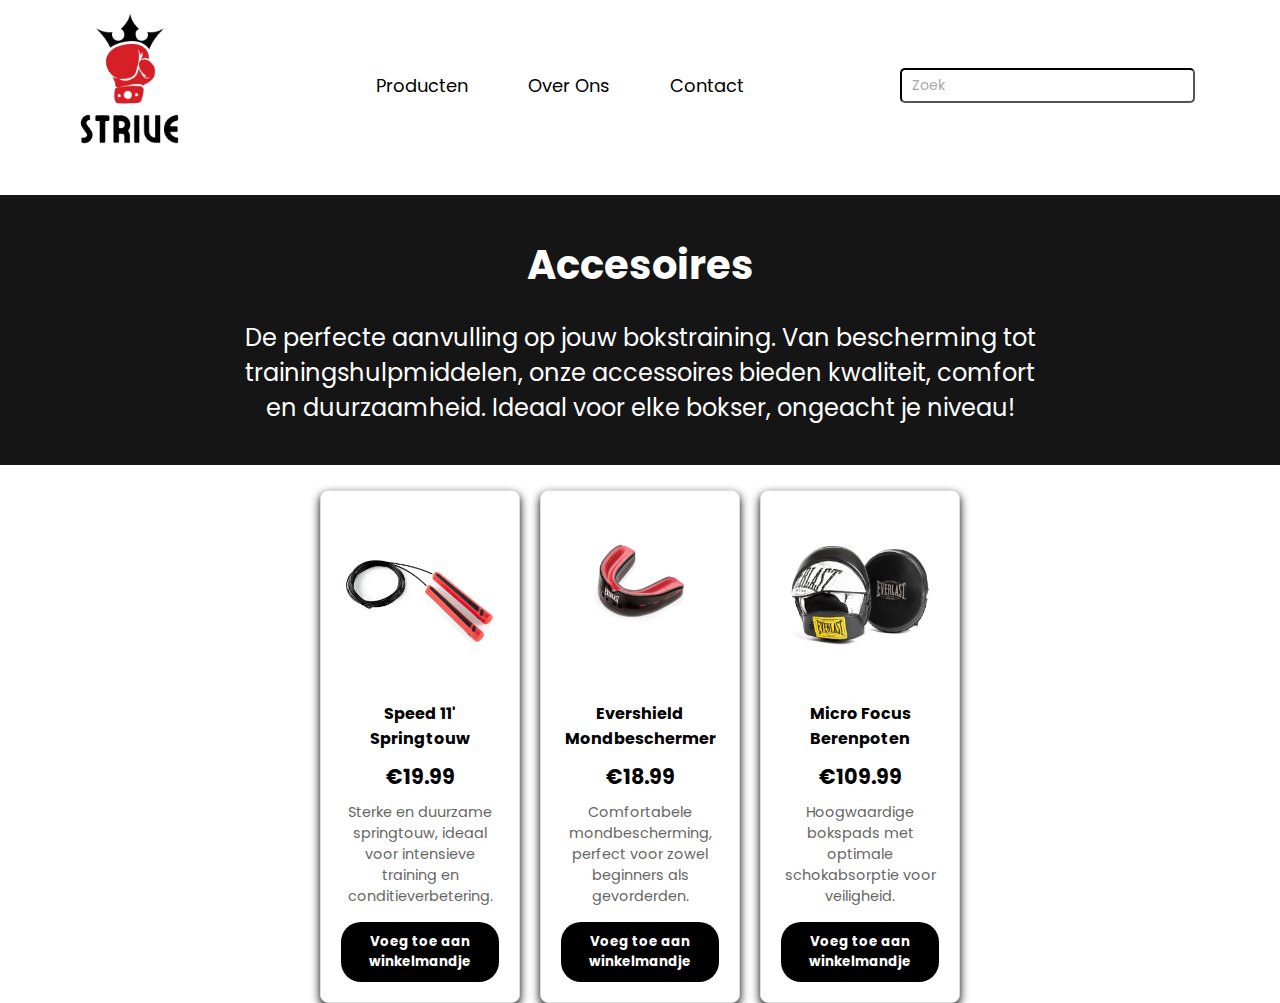
==== accesoires.html @ 3558ba41 "accesoires html + css" ====
<!DOCTYPE html>
<html lang="nl">
<head>
    <meta charset="UTF-8">
    <meta name="viewport" content="width=device-width, initial-scale=1.0">
    <title>Accesoires - Strive</title>
    <link rel="stylesheet" href="accesoires.css">
    <link rel="stylesheet" href="https://site-assets.fontawesome.com/releases/v6.6.0/css/all.css">
    <link href="https://fonts.googleapis.com/css2?family=Poppins:wght@600&display=swap" rel="stylesheet">
</head>
<body>

    <header>
        <!-- Logo door Florian -->
        <nav class="navigatie">
          <a href="index.html">
            <img src="images/Logo_Strive.png" alt="Logo Strive" />
          </a>
          <!-- Dropdown door Nathan -->
          <ul class="navigatieLijst">
            <li class="dropdown">
              <a href="#">Producten</a>
              <ul class="dropdown-menu">
                <li><a href="handschoenen.html">Bokshandschoenen</a></li>
                <li><a href="hoofd.html">Hoofdbeschermers</a></li>
                <li><a href="footwear.html">Footwear</a></li>
                <li><a href="accesoires.html">Accessoires</a></li>
              </ul>
            </li>
  
            <li class="dropdown">
              <a href="#">Over Ons</a>
              <ul class="dropdown-menu">
                <li><a href="#">Onze Missies</a></li>
                <li><a href="#">Klantenrevieuw</a></li>
              </ul>
            </li>
  
            <li class="dropdown">
              <a href="#">Contact</a>
              <ul class="dropdown-menu">
                <li><a href="#">Klantenservice</a></li>
                <li><a href="#">Verzending</a></li>
              </ul>
            </li>
          </ul>
  
          <!-- Zoekbalk door Nathan-->
          <input type="search" placeholder="Zoek" class="Zoekbalk" id="zoek" />
  
          <!-- Icons door Florian -->
          <a href="#zoek">
            <i class="fa-light fa-magnifying-glass"></i>
          </a>
          <i class="fa-light fa-user"></i>
          <i class="fa-light fa-cart-shopping"></i>
        </nav>
      </header>
<br>
<section  class="hoofdtekst"><h2>Accesoires</h2><br>
<p>De perfecte aanvulling op jouw bokstraining. Van bescherming tot trainingshulpmiddelen, onze accessoires bieden kwaliteit, comfort en duurzaamheid. Ideaal voor elke bokser, ongeacht je niveau!</p>
</section>
<br>

<section class="producten-best">
    <section class="product-voorstel">
        <img src="images/springtouw.png" alt="Pro Elite Footwear">
        <h3>Speed 11' Springtouw</h3>
        <p class="prijs">€19.99</p>
        <p class="beschrijving">Sterke en duurzame springtouw, ideaal voor intensieve training en conditieverbetering.</p>
        <button>Voeg toe aan winkelmandje</button>
    </section>
        <section class="product-voorstel">
            <img src="images/mondbeschermer.png" alt="Pro Elite Footwear">
            <h3>Evershield Mondbeschermer</h3>
            <p class="prijs">€18.99</p>
            <p class="beschrijving">Comfortabele mondbescherming, perfect voor zowel beginners als gevorderden.</p>
            <button>Voeg toe aan winkelmandje</button>
        </section>
        <section class="product-voorstel">
            <img src="images/beerpoten.png" alt="Pro Elite Footwear">
            <h3>Micro Focus Berenpoten</h3>
            <p class="prijs">€109.99</p>
            <p class="beschrijving">Hoogwaardige bokspads met optimale schokabsorptie voor veiligheid.</p>
            <button>Voeg toe aan winkelmandje</button>
        </section>
  

    </section>
</body>
</html>
---- accesoires.css ----
* {
    margin: 0;
    padding: 0;
    box-sizing: border-box;
    font-family: 'Poppins', sans-serif;
}


.home {
    color: #151515;
    font-family: 'Poppins', sans-serif;
    font-size: 20px;

}


.hoofdtekst {
    font-family: 'Poppins', sans-serif;
    text-align: center;
    padding: 40px 20px;
    background-color: #151515;
    color: white;
    
    
}

.hoofdtekst h2 {
    font-size: 40px;
    
}

.hoofdtekst p {
    font-size: 24px;
    font-family: 'Poppins', sans-serif;
    max-width: 800px;
    margin: 0 auto; 
    color: white
}


.producten-best {
    display: grid;
    grid-template-columns: repeat(3, 200px);
    gap: 20px;
    justify-items: center;
    margin: 0 auto;
    width: calc(3 * 200px + 2 * 20px);
}

/* Individuele productkaartstijl */
.product-voorstel {
    background-color: white;
    border: 1px solid #ddd;
    border-radius: 8px;
    width: 200px;
    padding: 20px;
    text-align: center;
    box-shadow: 0px 4px 10px;
    transition: transform 0.6s;
}

.product-voorstel:hover {
    transform: scale(1.05);
}

.product-voorstel img {
    max-width: 100%;
    border-radius: 8px;
    margin-bottom: 15px;
}

.product-voorstel h3 {
    font-size: 1.0em;
    color: black;
    margin: 10px 0;
}

.product-voorstel .prijs {
    font-size: 1.3em;
    color: black;
    font-weight: bold;
}

.product-voorstel .beschrijving {
    font-size: 0.9em;
    color: #666;
    margin: 10px 0 15px;
}

/* Stijl voor de "Voeg toe aan winkelmandje"-knop */
.product-voorstel button {
    background-color: black;
    color: white;
    border: none;
    padding: 10px 20px;
    border-radius: 20px;
    cursor: pointer;
    font-weight: bold;
    transition: background-color 0.3s;
}

.product-voorstel button:hover {
    background-color: #bb1111;
}

header {
    background-color: white;
    padding: 10px 0;
    position: sticky;
    top: 0;
    z-index: 1000;
  }
  
  .navigatie {
    display: flex;
    align-items: center;
    justify-content: space-between;
    padding: 0 40px;
    height: 150px;
  }
  
  .navigatie img {
    width: 180px;
    position: relative;
    left: 0;
    top: 0;
    justify-content: center;
  }
  
  .navigatieLijst {
    display: flex;
    list-style: none;
    margin: 0 auto;
    padding: 0;
    justify-content: center;
  
  }
  
  .navigatieLijst li {
    position: relative;
    margin: 0 15px;
    font-size: 18px;
  }
  
  .navigatieLijst a {
    text-decoration: none;
    color: black;
    padding: 10px 15px;
    transition: background-color 0.3s ease;
  }
  
  .navigatieLijst a:hover {
    background-color: white;
    border-radius: 5px;
    text-decoration: underline;
  }
  
  
  /* Dropdown-menu */
  .dropdown:hover .dropdown-menu {
    display: block;
  }
  
  .dropdown-menu {
    display: none;
    position: absolute;
    top: 100%px;
    left: 0;
    background-color: #444;
    border-radius: 5px;
    list-style: none;
    padding: 10px 0;
    box-shadow: 0 4px 6px rgba(0, 0, 0, 0.1);
  }
  
  .dropdown-menu li {
    margin: 0;
  }
  
  .dropdown-menu a {
    display: block;
    padding: 10px 20px;
    color: #fff;
    text-decoration: none;
    transition: background-color 0.3s ease;
  }
  
  .dropdown-menu a:hover {
    background-color: #555;
  }
  
  /* Zoekbalk */
  .Zoekbalk {
    padding: 5px 10px;
    border-radius: 5px;
    outline: none;
    font-size: 14px;
    border-color: black;
  }
  
  .Zoekbalk::placeholder {
    color: #aaa;
  }
  
  .navigatie i {
    color: black;
    margin-left: 15px;
    font-size: 18px;
    cursor: pointer;
  }
  
  .navigatie i:hover {
    color: #aaa;
  }
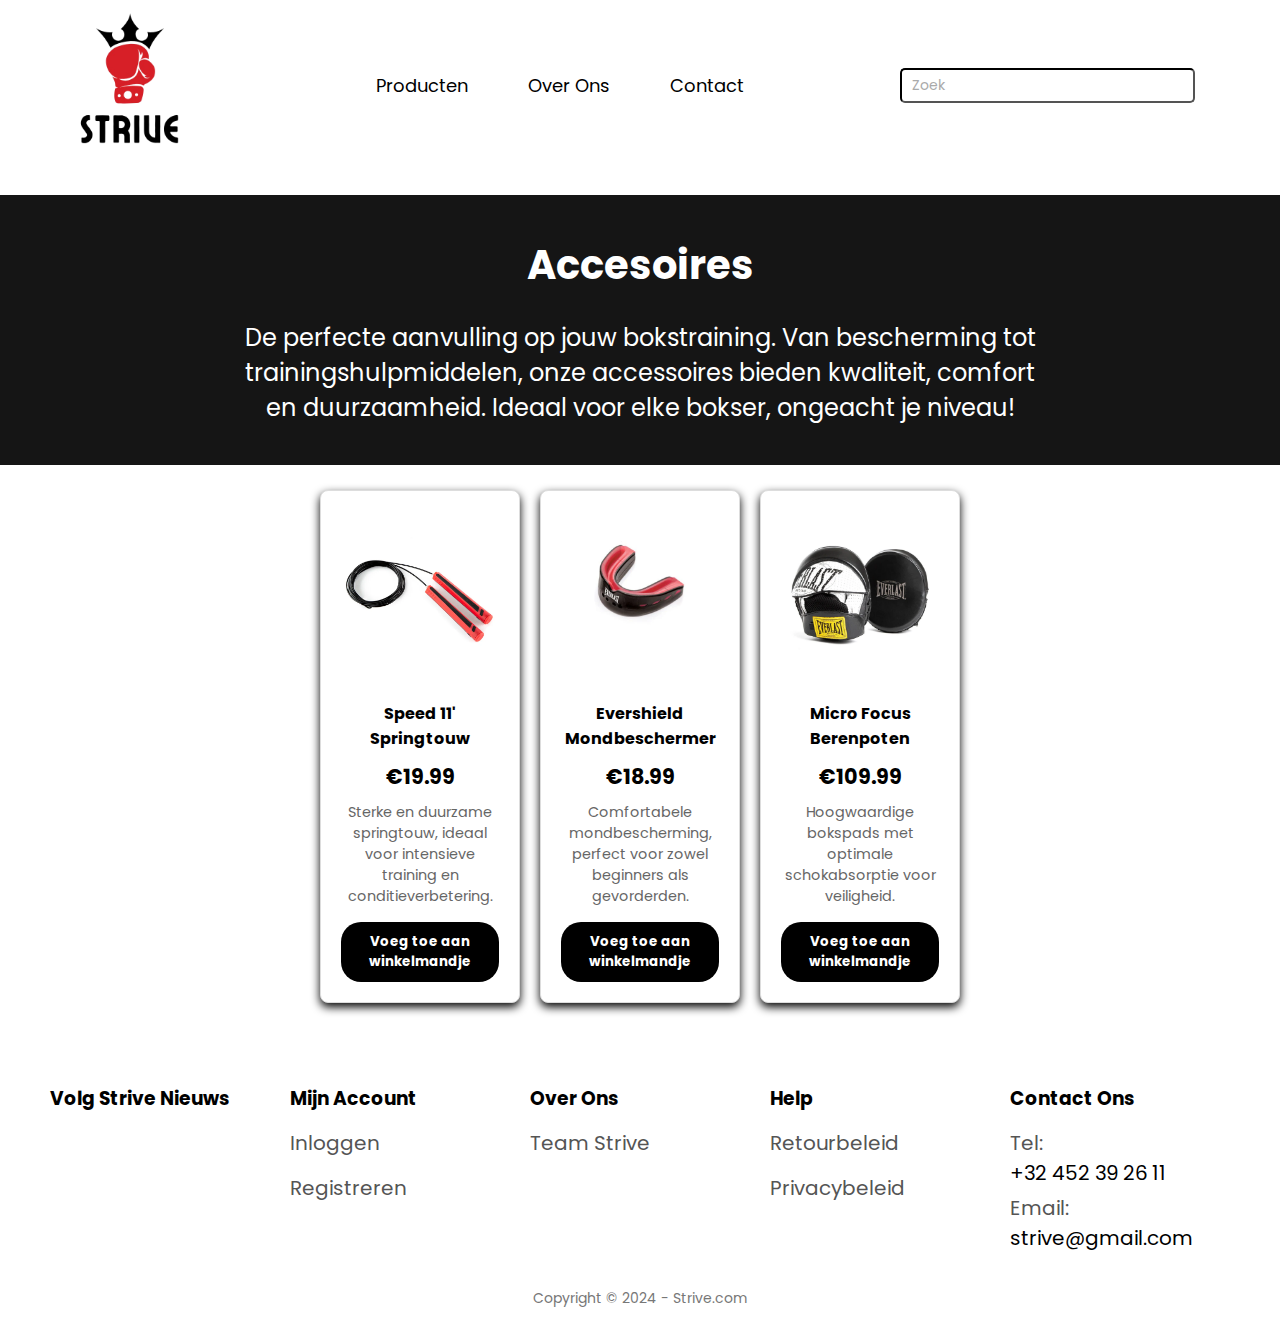
==== commit e4419791: "Footer TOEGEVOEGD" ====
--- a/accesoires.html
+++ b/accesoires.html
@@ -11,52 +11,54 @@
 </head>
 <body>
 
-    <header>
-        <!-- Logo door Florian -->
-        <nav class="navigatie">
-          <a href="index.html">
-            <img src="images/Logo_Strive.png" alt="Logo Strive" />
-          </a>
-          <!-- Dropdown door Nathan -->
-          <ul class="navigatieLijst">
-            <li class="dropdown">
-              <a href="#">Producten</a>
-              <ul class="dropdown-menu">
-                <li><a href="handschoenen.html">Bokshandschoenen</a></li>
-                <li><a href="hoofd.html">Hoofdbeschermers</a></li>
-                <li><a href="footwear.html">Footwear</a></li>
-                <li><a href="accesoires.html">Accessoires</a></li>
-              </ul>
-            </li>
-  
-            <li class="dropdown">
-              <a href="#">Over Ons</a>
-              <ul class="dropdown-menu">
-                <li><a href="#">Onze Missies</a></li>
-                <li><a href="#">Klantenrevieuw</a></li>
-              </ul>
-            </li>
-  
-            <li class="dropdown">
-              <a href="#">Contact</a>
-              <ul class="dropdown-menu">
-                <li><a href="#">Klantenservice</a></li>
-                <li><a href="#">Verzending</a></li>
-              </ul>
-            </li>
+  <header>
+    <!-- Logo door Florian -->
+    <nav class="navigatie">
+      <a href="index.html">
+        <img src="images/Logo_Strive.png" alt="Logo Strive" />
+      </a>
+      <!-- Dropdown door Nathan -->
+      <ul class="navigatieLijst">
+        <li class="dropdown">
+          <a href="#">Producten</a>
+          <ul class="dropdown-menu">
+            <li><a href="handschoenen.html">Bokshandschoenen</a></li>
+            <li><a href="hoofd.html">Hoofdbeschermers</a></li>
+            <li><a href="footwear.html">Footwear</a></li>
+            <li><a href="accesoires.html">Accessoires</a></li>
           </ul>
-  
-          <!-- Zoekbalk door Nathan-->
-          <input type="search" placeholder="Zoek" class="Zoekbalk" id="zoek" />
-  
-          <!-- Icons door Florian -->
-          <a href="#zoek">
-            <i class="fa-light fa-magnifying-glass"></i>
-          </a>
-          <i class="fa-light fa-user"></i>
-          <i class="fa-light fa-cart-shopping"></i>
-        </nav>
-      </header>
+        </li>
+
+        <li class="dropdown">
+          <a href="#">Over Ons</a>
+          <ul class="dropdown-menu">
+            <li><a href="#">Onze Missies</a></li>
+            <li><a href="#">Klantenrevieuw</a></li>
+          </ul>
+        </li>
+
+        <li class="dropdown">
+          <a href="#">Contact</a>
+          <ul class="dropdown-menu">
+            <li><a href="#">Klantenservice</a></li>
+            <li><a href="#">Verzending</a></li>
+          </ul>
+        </li>
+      </ul>
+
+      <!-- Zoekbalk door Nathan-->
+      <input type="search" placeholder="Zoek" class="Zoekbalk" id="zoek" />
+
+      <!-- Icons door Florian -->
+      <a href="#zoek">
+        <i class="fa-light fa-magnifying-glass"></i>
+      </a>
+      <a href="login.html">
+      <i class="fa-light fa-user"></i>
+    </a>
+      <i class="fa-light fa-cart-shopping"></i>
+    </nav>
+  </header>
 <br>
 <section  class="hoofdtekst"><h2>Accesoires</h2><br>
 <p>De perfecte aanvulling op jouw bokstraining. Van bescherming tot trainingshulpmiddelen, onze accessoires bieden kwaliteit, comfort en duurzaamheid. Ideaal voor elke bokser, ongeacht je niveau!</p>
@@ -88,5 +90,59 @@
   
 
     </section>
+    <br>  
+    <br>
+    <footer>
+      <section class="footer-container">
+        <section class="footer-section">
+          <h3>Volg Strive Nieuws</h3>
+          <a href="https://www.instagram.com/"
+            ><i class="fab fa-instagram"></i
+          ></a>
+          <a href="https://www.facebook.com/"
+            ><i class="fab fa-facebook"></i
+          ></a>
+          <a href="https://www.tiktok.com/"><i class="fab fa-tiktok"></i></a>
+          <a href="https://www.youtube.com/"><i class="fab fa-youtube"></i></a>
+        </section>
+
+        <section class="footer-section">
+          <h3>Mijn Account</h3>
+          <ul>
+            <li><a href="login.html">Inloggen</a></li>
+            <li><a href="registreer.html">Registreren</a></li>
+          </ul>
+        </section>
+
+        <section class="footer-section">
+          <h3>Over Ons</h3>
+          <ul>
+            <li><a href="team-strive.html#team-strive">Team Strive</a></li>
+          </ul>
+        </section>
+
+        <section class="footer-section">
+          <h3>Help</h3>
+          <ul>
+            <li><a href="retourbeleid.html#retourbeleid">Retourbeleid</a></li>
+            <li>
+              <a href="privacybeleid.html#privacybeleid">Privacybeleid</a>
+            </li>
+          </ul>
+        </section>
+
+        <section class="footer-section">
+          <h3>Contact Ons</h3>
+          <p>Tel:</p>
+          <a href="tel:+32452392611">+32 452 39 26 11</a>
+          <p>Email:</p>
+          <a href="mailto:strive@gmail.com">strive@gmail.com</a>
+        </section>
+      </section>
+
+      <section class="footer-bottom">
+        <p>Copyright © 2024 - Strive.com</p>
+      </section>
+    </footer>
 </body>
 </html>--- a/accesoires.css
+++ b/accesoires.css
@@ -1,215 +1,289 @@
 * {
-    margin: 0;
-    padding: 0;
-    box-sizing: border-box;
-    font-family: 'Poppins', sans-serif;
+  margin: 0;
+  padding: 0;
+  box-sizing: border-box;
+  font-family: 'Poppins', sans-serif;
 }
 
 
 .home {
-    color: #151515;
-    font-family: 'Poppins', sans-serif;
-    font-size: 20px;
+  color: #151515;
+  font-family: 'Poppins', sans-serif;
+  font-size: 20px;
 
 }
 
 
 .hoofdtekst {
-    font-family: 'Poppins', sans-serif;
-    text-align: center;
-    padding: 40px 20px;
-    background-color: #151515;
-    color: white;
-    
-    
+  font-family: 'Poppins', sans-serif;
+  text-align: center;
+  padding: 40px 20px;
+  background-color: #151515;
+  color: white;
+
+
 }
 
 .hoofdtekst h2 {
-    font-size: 40px;
-    
+  font-size: 40px;
+
 }
 
 .hoofdtekst p {
-    font-size: 24px;
-    font-family: 'Poppins', sans-serif;
-    max-width: 800px;
-    margin: 0 auto; 
-    color: white
+  font-size: 24px;
+  font-family: 'Poppins', sans-serif;
+  max-width: 800px;
+  margin: 0 auto;
+  color: white
 }
 
 
 .producten-best {
-    display: grid;
-    grid-template-columns: repeat(3, 200px);
-    gap: 20px;
-    justify-items: center;
-    margin: 0 auto;
-    width: calc(3 * 200px + 2 * 20px);
+  display: grid;
+  grid-template-columns: repeat(3, 200px);
+  gap: 20px;
+  justify-items: center;
+  margin: 0 auto;
+  width: calc(3 * 200px + 2 * 20px);
 }
 
 /* Individuele productkaartstijl */
 .product-voorstel {
-    background-color: white;
-    border: 1px solid #ddd;
-    border-radius: 8px;
-    width: 200px;
-    padding: 20px;
-    text-align: center;
-    box-shadow: 0px 4px 10px;
-    transition: transform 0.6s;
+  background-color: white;
+  border: 1px solid #ddd;
+  border-radius: 8px;
+  width: 200px;
+  padding: 20px;
+  text-align: center;
+  box-shadow: 0px 4px 10px;
+  transition: transform 0.6s;
 }
 
 .product-voorstel:hover {
-    transform: scale(1.05);
+  transform: scale(1.05);
 }
 
 .product-voorstel img {
-    max-width: 100%;
-    border-radius: 8px;
-    margin-bottom: 15px;
+  max-width: 100%;
+  border-radius: 8px;
+  margin-bottom: 15px;
 }
 
 .product-voorstel h3 {
-    font-size: 1.0em;
-    color: black;
-    margin: 10px 0;
+  font-size: 1.0em;
+  color: black;
+  margin: 10px 0;
 }
 
 .product-voorstel .prijs {
-    font-size: 1.3em;
-    color: black;
-    font-weight: bold;
+  font-size: 1.3em;
+  color: black;
+  font-weight: bold;
 }
 
 .product-voorstel .beschrijving {
-    font-size: 0.9em;
-    color: #666;
-    margin: 10px 0 15px;
+  font-size: 0.9em;
+  color: #666;
+  margin: 10px 0 15px;
 }
 
 /* Stijl voor de "Voeg toe aan winkelmandje"-knop */
 .product-voorstel button {
-    background-color: black;
-    color: white;
-    border: none;
-    padding: 10px 20px;
-    border-radius: 20px;
-    cursor: pointer;
-    font-weight: bold;
-    transition: background-color 0.3s;
+  background-color: black;
+  color: white;
+  border: none;
+  padding: 10px 20px;
+  border-radius: 20px;
+  cursor: pointer;
+  font-weight: bold;
+  transition: background-color 0.3s;
 }
 
 .product-voorstel button:hover {
-    background-color: #bb1111;
+  background-color: #bb1111;
 }
 
 header {
-    background-color: white;
-    padding: 10px 0;
-    position: sticky;
-    top: 0;
-    z-index: 1000;
-  }
-  
-  .navigatie {
-    display: flex;
-    align-items: center;
-    justify-content: space-between;
-    padding: 0 40px;
-    height: 150px;
-  }
-  
-  .navigatie img {
-    width: 180px;
-    position: relative;
-    left: 0;
-    top: 0;
-    justify-content: center;
-  }
-  
-  .navigatieLijst {
-    display: flex;
-    list-style: none;
-    margin: 0 auto;
-    padding: 0;
-    justify-content: center;
-  
-  }
-  
-  .navigatieLijst li {
-    position: relative;
-    margin: 0 15px;
-    font-size: 18px;
-  }
-  
-  .navigatieLijst a {
-    text-decoration: none;
-    color: black;
-    padding: 10px 15px;
-    transition: background-color 0.3s ease;
-  }
-  
-  .navigatieLijst a:hover {
-    background-color: white;
-    border-radius: 5px;
-    text-decoration: underline;
-  }
-  
-  
-  /* Dropdown-menu */
-  .dropdown:hover .dropdown-menu {
-    display: block;
-  }
-  
-  .dropdown-menu {
-    display: none;
-    position: absolute;
-    top: 100%px;
-    left: 0;
-    background-color: #444;
-    border-radius: 5px;
-    list-style: none;
-    padding: 10px 0;
-    box-shadow: 0 4px 6px rgba(0, 0, 0, 0.1);
-  }
-  
-  .dropdown-menu li {
-    margin: 0;
-  }
-  
-  .dropdown-menu a {
-    display: block;
-    padding: 10px 20px;
-    color: #fff;
-    text-decoration: none;
-    transition: background-color 0.3s ease;
-  }
-  
-  .dropdown-menu a:hover {
-    background-color: #555;
-  }
-  
-  /* Zoekbalk */
-  .Zoekbalk {
-    padding: 5px 10px;
-    border-radius: 5px;
-    outline: none;
-    font-size: 14px;
-    border-color: black;
-  }
-  
-  .Zoekbalk::placeholder {
-    color: #aaa;
-  }
-  
-  .navigatie i {
-    color: black;
-    margin-left: 15px;
-    font-size: 18px;
-    cursor: pointer;
-  }
-  
-  .navigatie i:hover {
-    color: #aaa;
-  }
-  +  background-color: white;
+  padding: 10px 0;
+  position: sticky;
+  top: 0;
+  z-index: 1000;
+}
+
+.navigatie {
+  display: flex;
+  align-items: center;
+  justify-content: space-between;
+  padding: 0 40px;
+  height: 150px;
+}
+
+.navigatie img {
+  width: 180px;
+  position: relative;
+  left: 0;
+  top: 0;
+  justify-content: center;
+}
+
+.navigatieLijst {
+  display: flex;
+  list-style: none;
+  margin: 0 auto;
+  padding: 0;
+  justify-content: center;
+
+}
+
+.navigatieLijst li {
+  position: relative;
+  margin: 0 15px;
+  font-size: 18px;
+}
+
+.navigatieLijst a {
+  text-decoration: none;
+  color: black;
+  padding: 10px 15px;
+  transition: background-color 0.3s ease;
+}
+
+.navigatieLijst a:hover {
+  background-color: white;
+  border-radius: 5px;
+  text-decoration: underline;
+}
+
+
+/* Dropdown-menu */
+.dropdown:hover .dropdown-menu {
+  display: block;
+}
+
+.dropdown-menu {
+  display: none;
+  position: absolute;
+  top: 100%px;
+  left: 0;
+  background-color: #444;
+  border-radius: 5px;
+  list-style: none;
+  padding: 10px 0;
+  box-shadow: 0 4px 6px rgba(0, 0, 0, 0.1);
+}
+
+.dropdown-menu li {
+  margin: 0;
+}
+
+.dropdown-menu a {
+  display: block;
+  padding: 10px 20px;
+  color: #fff;
+  text-decoration: none;
+  transition: background-color 0.3s ease;
+}
+
+.dropdown-menu a:hover {
+  background-color: #555;
+}
+
+/* Zoekbalk */
+.Zoekbalk {
+  padding: 5px 10px;
+  border-radius: 5px;
+  outline: none;
+  font-size: 14px;
+  border-color: black;
+}
+
+.Zoekbalk::placeholder {
+  color: #aaa;
+}
+
+.navigatie i {
+  color: black;
+  margin-left: 15px;
+  font-size: 18px;
+  cursor: pointer;
+}
+
+.navigatie i:hover {
+  color: #aaa;
+}
+
+
+footer {
+  background-color: #ffffff;
+  padding: 20px 0;
+  font-family: 'Poppins', sans-serif;
+  border-top: 1px solid #ffffff;
+}
+
+.footer-container {
+  display: flex;
+  justify-content: space-around;
+  flex-wrap: wrap;
+  max-width: 1200px;
+  margin: 0 auto;
+}
+
+.footer-section {
+  flex: 1;
+  min-width: 200px;
+  margin: 10px;
+}
+
+.footer-section h3 {
+  margin-bottom: 15px;
+  color: #000;
+}
+
+.footer-section ul {
+  list-style: none;
+  padding: 0;
+}
+
+.footer-section ul li {
+  margin-bottom: 10px;
+}
+
+.footer-section ul li a {
+  text-decoration: none;
+  color: #555;
+}
+
+.footer-section ul li a:hover {
+  color: #000;
+}
+
+.footer-section p {
+  color: #555;
+  font-size: 20px;
+  margin-bottom: 5px;
+  display: flex;
+  /* Voeg flexbox toe */
+  align-items: center;
+  /* Centreer de tekst verticaal */
+  margin: 0;
+  /* Zorg dat er geen extra marges zijn */
+}
+
+.footer-section a {
+  color: #000;
+  text-decoration: none;
+  margin-right: 10px;
+  font-size: 20px;
+  display: inline-block;
+  /* Zorg voor consistente uitlijning */
+  margin-bottom: 5px;
+  /* Voeg ruimte tussen items toe */
+}
+
+.footer-bottom {
+  text-align: center;
+  margin-top: 20px;
+  color: #777;
+  font-size: 14px;
+}